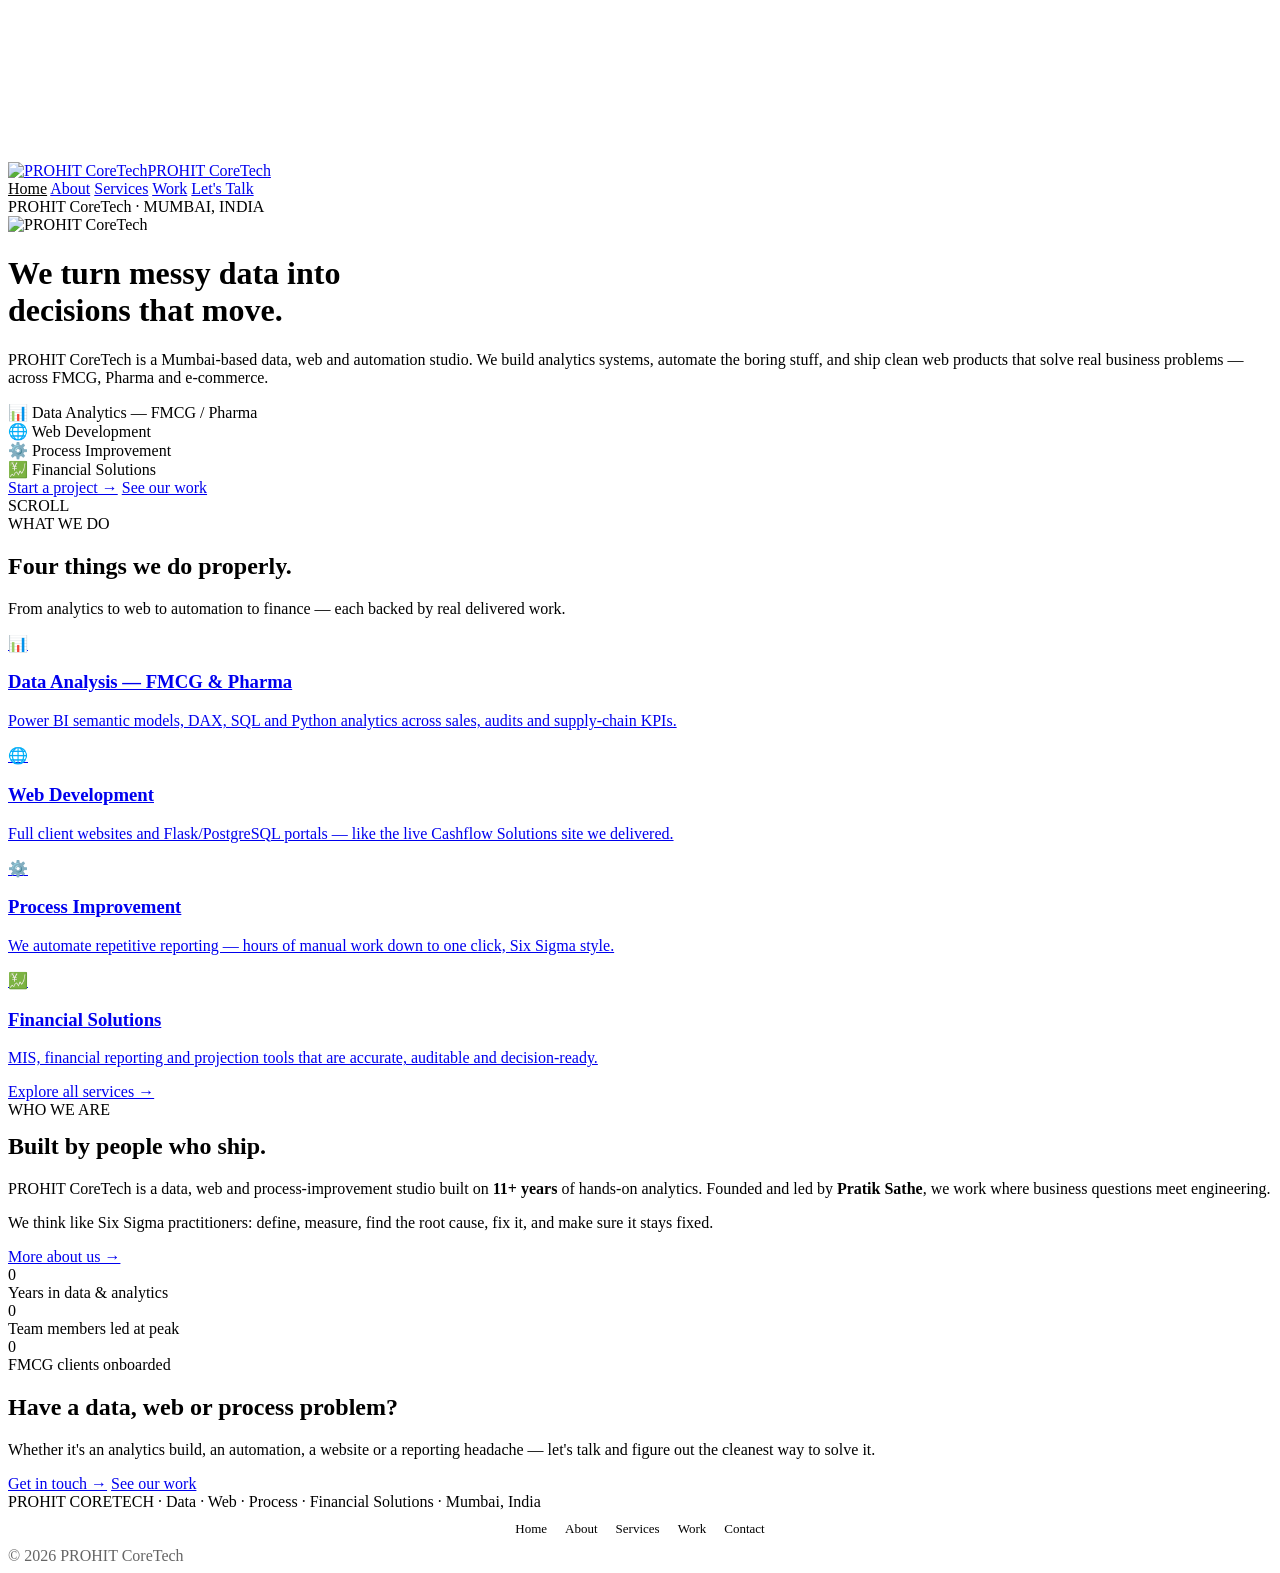
==== index.html @ bf587097 "feat: add website favicon using images/hero.png - Added `<link rel="icon" type="image/png" href="ima" ====
<!DOCTYPE html>
<html lang="en">
<head>
<meta charset="UTF-8">
<meta name="viewport" content="width=device-width, initial-scale=1.0">
<title>PROHIT CoreTech — Data, Web & Process Solutions</title>
<link rel="preconnect" href="https://fonts.googleapis.com">
<link rel="preconnect" href="https://fonts.gstatic.com" crossorigin>
<link href="https://fonts.googleapis.com/css2?family=Space+Grotesk:wght@400;500;600;700&family=Inter:wght@400;500;600&family=JetBrains+Mono:wght@400;500&display=swap" rel="stylesheet">
<link rel="stylesheet" href="css/style.css">
<link rel="icon" type="image/png" href="images/hero.png">
<script>
  window.va = window.va || function () { (window.vaq = window.vaq || []).push(arguments); };
</script>
<script defer src="/_vercel/insights/script.js"></script>
<script>
  window.si = window.si || function () { (window.siq = window.siq || []).push(arguments); };
</script>
<script defer src="/_vercel/speed-insights/script.js"></script>
</head>
<body>
<canvas id="bg-canvas"></canvas>
<div id="glow"></div>
<nav id="nav">
  <a href="index.html" class="logo"><img src="images/hero.png" alt="PROHIT CoreTech" class="logo-img"><span class="logo-txt">PROHIT CoreTech</span></a>
  <div class="navlinks" id="navlinks">
    <a href="index.html" style="color:var(--ink)">Home</a>
    <a href="about.html">About</a>
    <a href="services.html">Services</a>
    <a href="work.html">Work</a>
    <a href="contact.html" class="nav-cta">Let's Talk</a>
  </div>
  <div class="burger" id="burger"><span></span><span></span><span></span></div>
</nav>
<div class="wrap">
<header id="top">
  <div class="container">
    <div class="eyebrow reveal"><span class="ld"></span>PROHIT CoreTech · MUMBAI, INDIA</div>
    <img src="images/logo.png" alt="PROHIT CoreTech" class="hero-logo reveal">
    <h1 class="hero reveal">We turn messy data into<br><span class="grad">decisions that move.</span></h1>
    <p class="hero-sub reveal">PROHIT CoreTech is a Mumbai-based data, web and automation studio. We build analytics systems, automate the boring stuff, and ship clean web products that solve real business problems — across FMCG, Pharma and e-commerce.</p>
    <div class="roles reveal">
      <div class="role-chip">📊 Data Analytics — FMCG / Pharma</div>
      <div class="role-chip">🌐 Web Development</div>
      <div class="role-chip">⚙️ Process Improvement</div>
      <div class="role-chip">💹 Financial Solutions</div>
    </div>
    <div class="hero-cta reveal">
      <a href="contact.html" class="btn btn-primary">Start a project →</a>
      <a href="work.html" class="btn btn-ghost">See our work</a>
    </div>
  </div>
  <div class="scroll-ind">SCROLL<div class="mouse"></div></div>
</header>

<section class="s">
  <div class="container">
    <div class="sec-head reveal">
      <span class="sec-num">WHAT WE DO</span>
      <h2 class="sec-title">Four things we do <span class="accent">properly.</span></h2>
      <p class="lead">From analytics to web to automation to finance — each backed by real delivered work.</p>
    </div>
    <div class="svc-preview">
      <a href="services.html" class="svc-mini reveal"><div class="ic">📊</div><h3>Data Analysis — FMCG & Pharma</h3><p>Power BI semantic models, DAX, SQL and Python analytics across sales, audits and supply-chain KPIs.</p></a>
      <a href="services.html" class="svc-mini reveal"><div class="ic">🌐</div><h3>Web Development</h3><p>Full client websites and Flask/PostgreSQL portals — like the live Cashflow Solutions site we delivered.</p></a>
      <a href="services.html" class="svc-mini reveal"><div class="ic">⚙️</div><h3>Process Improvement</h3><p>We automate repetitive reporting — hours of manual work down to one click, Six Sigma style.</p></a>
      <a href="services.html" class="svc-mini reveal"><div class="ic">💹</div><h3>Financial Solutions</h3><p>MIS, financial reporting and projection tools that are accurate, auditable and decision-ready.</p></a>
    </div>
    <div class="center-cta reveal"><a href="services.html" class="btn btn-ghost">Explore all services →</a></div>
  </div>
</section>

<section class="s">
  <div class="container">
    <div class="about-grid">
      <div class="about-text reveal">
        <span class="sec-num">WHO WE ARE</span>
        <h2 class="sec-title" style="margin:14px 0 20px">Built by people who <span class="accent">ship.</span></h2>
        <p>PROHIT CoreTech is a data, web and process-improvement studio built on <strong>11+ years</strong> of hands-on analytics. Founded and led by <strong>Pratik Sathe</strong>, we work where business questions meet engineering.</p>
        <p>We think like Six Sigma practitioners: define, measure, find the root cause, fix it, and make sure it stays fixed.</p>
        <a href="about.html" class="btn btn-ghost" style="margin-top:10px">More about us →</a>
      </div>
      <div class="reveal">
        <div class="stat-card"><div class="stat-num" data-count="11">0</div><div class="stat-label">Years in data & analytics</div></div>
        <div class="stat-card"><div class="stat-num" data-count="25">0</div><div class="stat-label">Team members led at peak</div></div>
        <div class="stat-card"><div class="stat-num" data-count="18">0</div><div class="stat-label">FMCG clients onboarded</div></div>
      </div>
    </div>
  </div>
</section>

<section class="s">
  <div class="container">
    <div class="contact-box reveal">
      <h2>Have a data, web or process problem?</h2>
      <p>Whether it's an analytics build, an automation, a website or a reporting headache — let's talk and figure out the cleanest way to solve it.</p>
      <div class="contact-links">
        <a href="contact.html" class="btn btn-primary">Get in touch →</a>
        <a href="work.html" class="btn btn-ghost">See our work</a>
      </div>
    </div>
  </div>
</section>
<footer>
  <div class="container">
    <div class="mono">PROHIT CORETECH · Data · Web · Process · Financial Solutions · Mumbai, India</div>
    <div style="margin-top:10px;display:flex;gap:18px;justify-content:center;flex-wrap:wrap;font-size:13px">
      <a href="index.html" style="color:var(--muted);text-decoration:none">Home</a>
      <a href="about.html" style="color:var(--muted);text-decoration:none">About</a>
      <a href="services.html" style="color:var(--muted);text-decoration:none">Services</a>
      <a href="work.html" style="color:var(--muted);text-decoration:none">Work</a>
      <a href="contact.html" style="color:var(--muted);text-decoration:none">Contact</a>
    </div>
    <div style="margin-top:10px;opacity:.6">© 2026 PROHIT CoreTech</div>
  </div>
</footer>
</div>
<script src="https://cdnjs.cloudflare.com/ajax/libs/three.js/r128/three.min.js"></script>
<script src="js/main.js"></script>
</body>
</html>
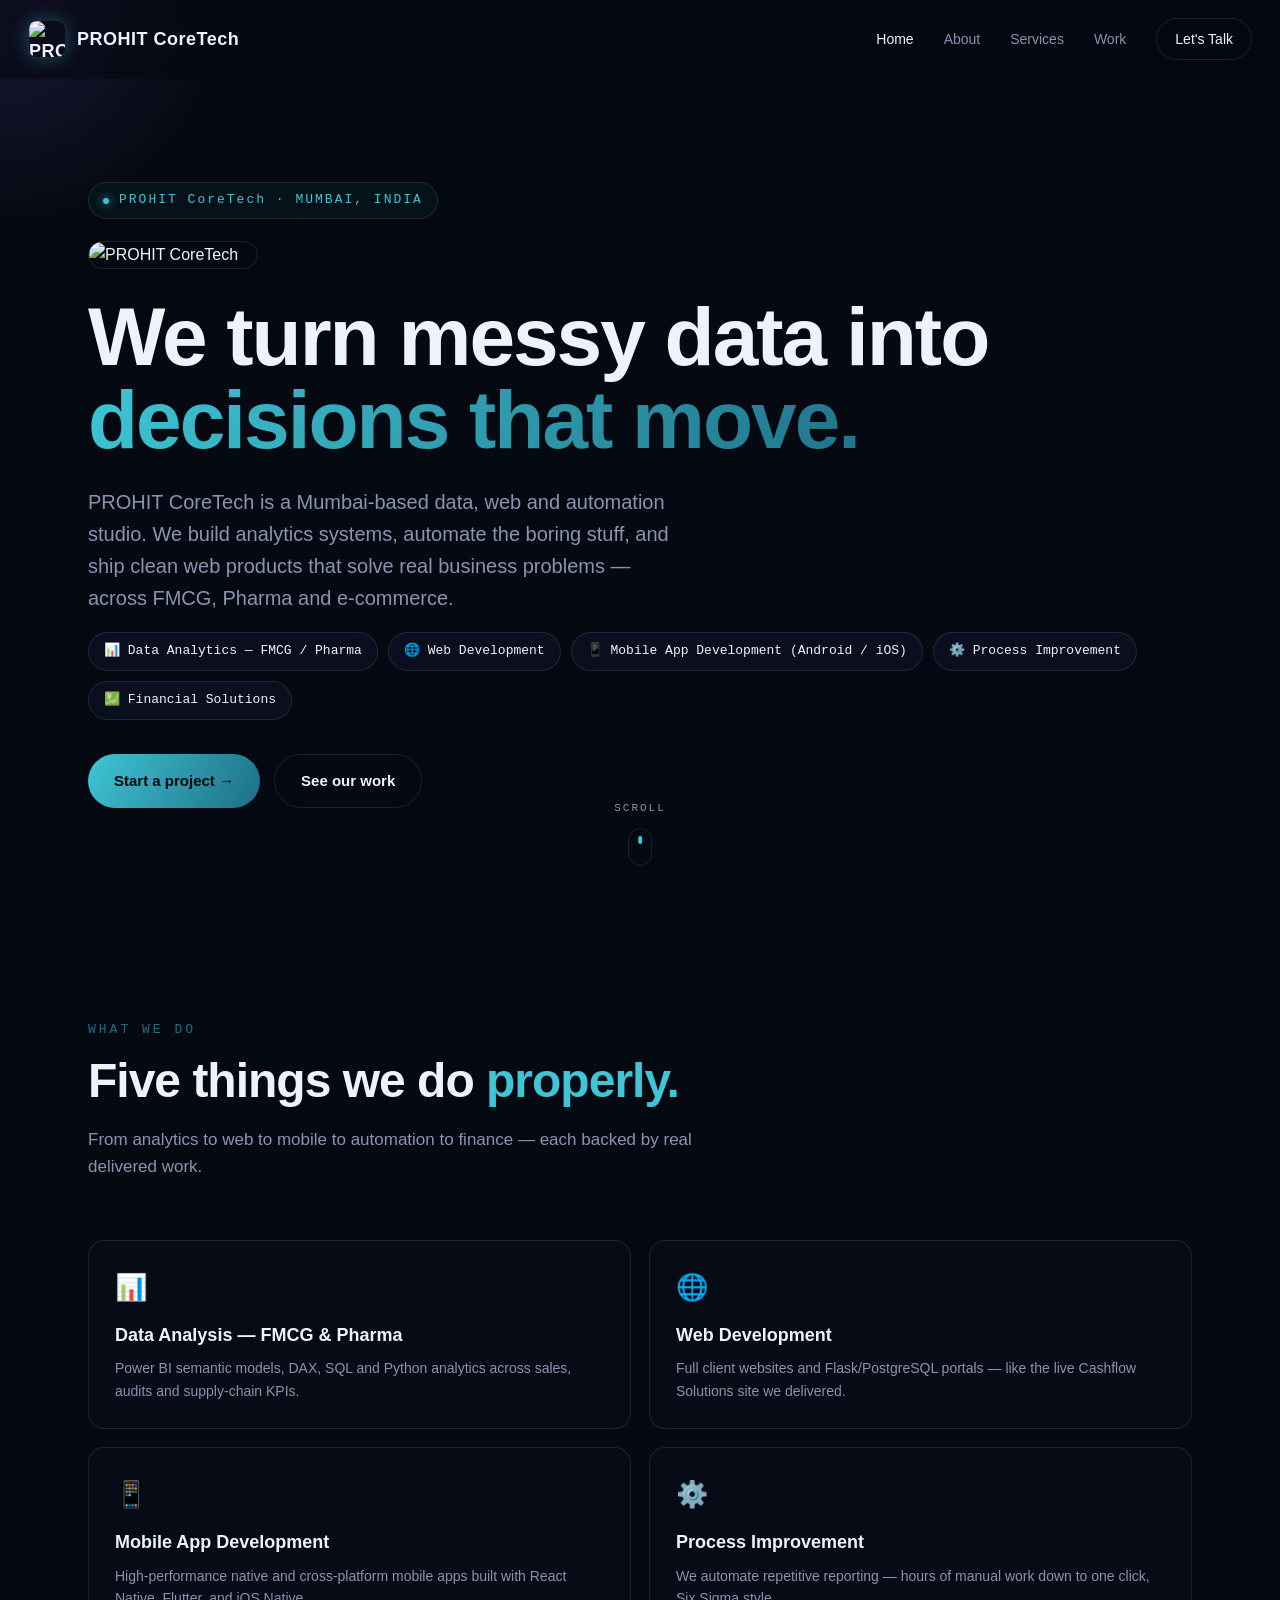
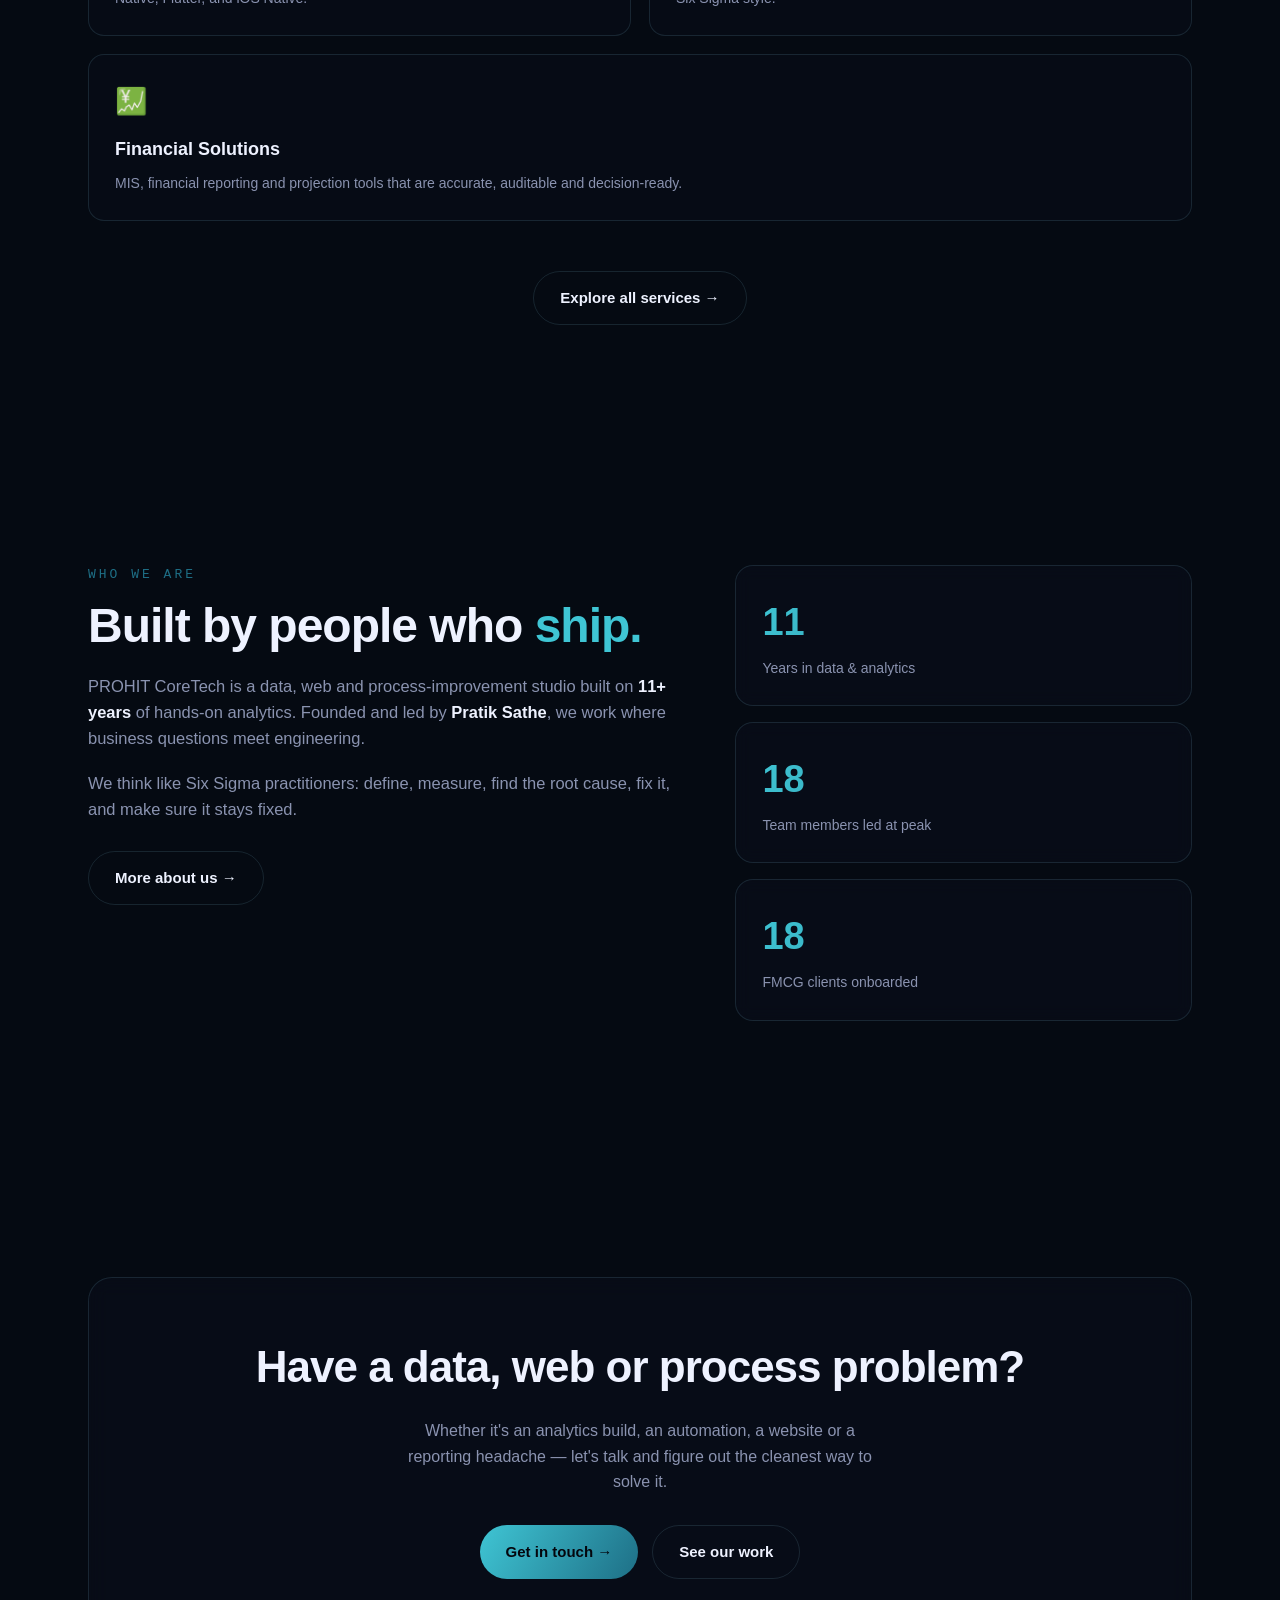
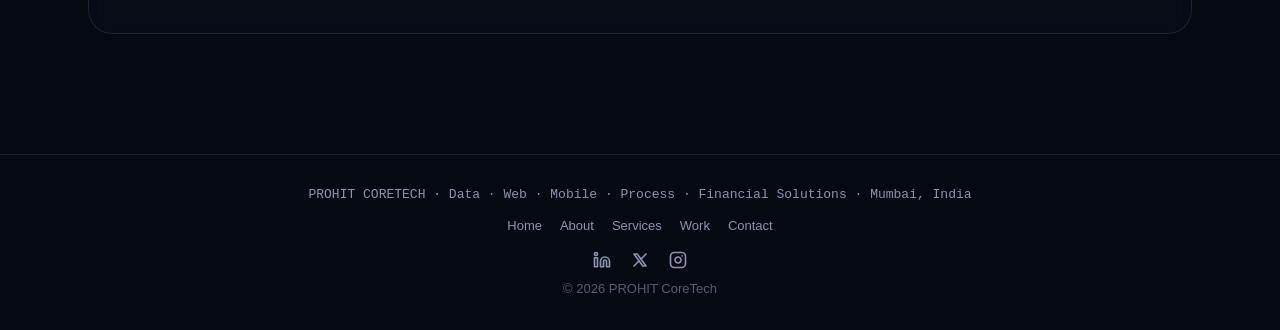
==== commit 4009b747: "feat: add footer social connect icons and align contact button spacing - Add LinkedIn, Twitter/X, an" ====
--- a/index.html
+++ b/index.html
@@ -42,6 +42,7 @@
     <div class="roles reveal">
       <div class="role-chip">📊 Data Analytics — FMCG / Pharma</div>
       <div class="role-chip">🌐 Web Development</div>
+      <div class="role-chip">📱 Mobile App Development (Android / iOS)</div>
       <div class="role-chip">⚙️ Process Improvement</div>
       <div class="role-chip">💹 Financial Solutions</div>
     </div>
@@ -57,12 +58,13 @@
   <div class="container">
     <div class="sec-head reveal">
       <span class="sec-num">WHAT WE DO</span>
-      <h2 class="sec-title">Four things we do <span class="accent">properly.</span></h2>
-      <p class="lead">From analytics to web to automation to finance — each backed by real delivered work.</p>
+      <h2 class="sec-title">Five things we do <span class="accent">properly.</span></h2>
+      <p class="lead">From analytics to web to mobile to automation to finance — each backed by real delivered work.</p>
     </div>
     <div class="svc-preview">
       <a href="services.html" class="svc-mini reveal"><div class="ic">📊</div><h3>Data Analysis — FMCG & Pharma</h3><p>Power BI semantic models, DAX, SQL and Python analytics across sales, audits and supply-chain KPIs.</p></a>
       <a href="services.html" class="svc-mini reveal"><div class="ic">🌐</div><h3>Web Development</h3><p>Full client websites and Flask/PostgreSQL portals — like the live Cashflow Solutions site we delivered.</p></a>
+      <a href="services.html" class="svc-mini reveal"><div class="ic">📱</div><h3>Mobile App Development</h3><p>High-performance native and cross-platform mobile apps built with React Native, Flutter, and iOS Native.</p></a>
       <a href="services.html" class="svc-mini reveal"><div class="ic">⚙️</div><h3>Process Improvement</h3><p>We automate repetitive reporting — hours of manual work down to one click, Six Sigma style.</p></a>
       <a href="services.html" class="svc-mini reveal"><div class="ic">💹</div><h3>Financial Solutions</h3><p>MIS, financial reporting and projection tools that are accurate, auditable and decision-ready.</p></a>
     </div>
@@ -103,13 +105,24 @@
 </section>
 <footer>
   <div class="container">
-    <div class="mono">PROHIT CORETECH · Data · Web · Process · Financial Solutions · Mumbai, India</div>
+    <div class="mono">PROHIT CORETECH · Data · Web · Mobile · Process · Financial Solutions · Mumbai, India</div>
     <div style="margin-top:10px;display:flex;gap:18px;justify-content:center;flex-wrap:wrap;font-size:13px">
       <a href="index.html" style="color:var(--muted);text-decoration:none">Home</a>
       <a href="about.html" style="color:var(--muted);text-decoration:none">About</a>
       <a href="services.html" style="color:var(--muted);text-decoration:none">Services</a>
       <a href="work.html" style="color:var(--muted);text-decoration:none">Work</a>
       <a href="contact.html" style="color:var(--muted);text-decoration:none">Contact</a>
+    </div>
+    <div class="social-links">
+      <a href="https://www.linkedin.com/" target="_blank" rel="noopener" aria-label="LinkedIn">
+        <svg xmlns="http://www.w3.org/2000/svg" viewBox="0 0 24 24" fill="none" stroke="currentColor" stroke-width="2.2" stroke-linecap="round" stroke-linejoin="round"><path d="M16 8a6 6 0 0 1 6 6v7h-4v-7a2 2 0 0 0-2-2 2 2 0 0 0-2 2v7h-4v-7a6 6 0 0 1 6-6z"></path><rect x="2" y="9" width="4" height="12"></rect><circle cx="4" cy="4" r="2"></circle></svg>
+      </a>
+      <a href="https://x.com/" target="_blank" rel="noopener" aria-label="Twitter">
+        <svg xmlns="http://www.w3.org/2000/svg" viewBox="0 0 24 24" fill="none" stroke="currentColor" stroke-width="2.2" stroke-linecap="round" stroke-linejoin="round"><path d="M4 4l11.733 16h4.267l-11.733 -16z"></path><path d="M4 20l6.768 -6.768m2.46 -2.46l6.772 -6.772"></path></svg>
+      </a>
+      <a href="https://www.instagram.com/prohit6425?utm_source=qr&igsh=ZTFueWFjdWV3d24%3D" target="_blank" rel="noopener" aria-label="Instagram">
+        <svg xmlns="http://www.w3.org/2000/svg" viewBox="0 0 24 24" fill="none" stroke="currentColor" stroke-width="2.2" stroke-linecap="round" stroke-linejoin="round"><rect x="2" y="2" width="20" height="20" rx="5" ry="5"></rect><path d="M16 11.37A4 4 0 1 1 12.63 8 4 4 0 0 1 16 11.37z"></path><line x1="17.5" y1="6.5" x2="17.51" y2="6.5"></line></svg>
+      </a>
     </div>
     <div style="margin-top:10px;opacity:.6">© 2026 PROHIT CoreTech</div>
   </div>
--- a/css/style.css
+++ b/css/style.css
@@ -0,0 +1,217 @@
+:root{
+  --bg:#050a12;
+  --bg-2:#091522;
+  --ink:#eef2ff;
+  --muted:#8a93b0;
+  --line:rgba(120,180,200,.16);
+  --cyan:#3fc5d4;
+  --violet:#1e6f86;
+  --amber:#2f9bb0;
+  --grid:rgba(63,197,212,.07);
+  --display:'Space Grotesk',sans-serif;
+  --body:'Inter',sans-serif;
+  --mono:'JetBrains Mono',monospace;
+}
+*{margin:0;padding:0;box-sizing:border-box}
+html{scroll-behavior:smooth}
+body{
+  background:var(--bg);
+  color:var(--ink);
+  font-family:var(--body);
+  overflow-x:hidden;
+  line-height:1.6;
+  -webkit-font-smoothing:antialiased;
+}
+#bg-canvas{position:fixed;inset:0;z-index:0;pointer-events:none}
+.wrap{position:relative;z-index:2}
+.container{max-width:1160px;margin:0 auto;padding:0 28px}
+
+/* cursor glow */
+#glow{position:fixed;width:520px;height:520px;border-radius:50%;
+  background:radial-gradient(circle,rgba(124,92,255,.16),transparent 60%);
+  pointer-events:none;z-index:1;transform:translate(-50%,-50%);transition:opacity .4s;mix-blend-mode:screen}
+
+/* nav */
+nav{position:fixed;top:0;left:0;right:0;z-index:50;
+  display:flex;align-items:center;justify-content:space-between;
+  padding:18px 28px;backdrop-filter:blur(12px);
+  background:rgba(6,8,15,.55);border-bottom:1px solid transparent;transition:.3s}
+nav.scrolled{border-bottom:1px solid var(--line);background:rgba(6,8,15,.82)}
+.logo{font-family:var(--display);font-weight:700;font-size:18px;letter-spacing:.5px;display:flex;align-items:center;gap:11px;text-decoration:none;color:var(--ink)}
+.logo-img{width:38px;height:38px;border-radius:9px;object-fit:cover;box-shadow:0 0 18px rgba(63,197,212,.35);border:1px solid var(--line)}
+.logo-txt{display:flex;flex-direction:column;line-height:1.05}
+.logo-sub{font-size:10px;font-weight:500;color:var(--muted);letter-spacing:2px;font-family:var(--mono)}
+.navlinks{display:flex;gap:30px;align-items:center}
+.navlinks a{color:var(--muted);text-decoration:none;font-size:14px;font-weight:500;transition:.25s;position:relative}
+.navlinks a:hover{color:var(--ink)}
+.navlinks a::after{content:'';position:absolute;left:0;bottom:-5px;width:0;height:1.5px;background:var(--cyan);transition:.3s}
+.navlinks a:hover::after{width:100%}
+.nav-cta{padding:9px 18px;border:1px solid var(--line);border-radius:999px;color:var(--ink)!important;font-size:13px}
+.nav-cta:hover{border-color:var(--cyan);box-shadow:0 0 18px rgba(53,224,212,.25)}
+.burger{display:none;flex-direction:column;gap:5px;cursor:pointer}
+.burger span{width:24px;height:2px;background:var(--ink);transition:.3s}
+
+/* hero */
+.hero-logo{width:clamp(120px,16vw,170px);height:auto;border-radius:18px;margin-bottom:26px;box-shadow:0 18px 50px rgba(0,0,0,.5);border:1px solid var(--line);display:block}
+header{min-height:100vh;display:flex;align-items:center;position:relative;padding-top:90px}
+.eyebrow{font-family:var(--mono);font-size:13px;color:var(--cyan);letter-spacing:2px;
+  display:inline-flex;align-items:center;gap:10px;margin-bottom:22px;
+  padding:7px 14px;border:1px solid var(--line);border-radius:999px;background:rgba(53,224,212,.04)}
+.eyebrow .ld{width:6px;height:6px;border-radius:50%;background:var(--cyan);box-shadow:0 0 10px var(--cyan)}
+h1.hero{font-family:var(--display);font-weight:700;font-size:clamp(40px,7vw,82px);line-height:1.02;letter-spacing:-2px;margin-bottom:24px}
+h1.hero .grad{background:linear-gradient(120deg,var(--cyan),var(--violet) 55%,var(--amber));
+  -webkit-background-clip:text;background-clip:text;color:transparent;background-size:200% auto;animation:shine 6s linear infinite}
+@keyframes shine{to{background-position:200% center}}
+.hero-sub{font-size:clamp(16px,2.2vw,20px);color:var(--muted);max-width:600px;margin-bottom:18px}
+.roles{display:flex;flex-wrap:wrap;gap:10px;margin-bottom:34px}
+.role-chip{font-size:13px;font-family:var(--mono);padding:8px 15px;border:1px solid var(--line);border-radius:999px;
+  color:var(--ink);background:rgba(124,92,255,.05);transition:.3s}
+.role-chip:hover{transform:translateY(-3px);border-color:var(--violet);box-shadow:0 8px 22px rgba(124,92,255,.25)}
+.hero-cta{display:flex;gap:14px;flex-wrap:wrap}
+.btn{padding:14px 26px;border-radius:999px;font-weight:600;font-size:15px;text-decoration:none;transition:.3s;display:inline-flex;align-items:center;gap:6px;cursor:pointer;border:none}
+.btn-primary{background:linear-gradient(120deg,var(--cyan),var(--violet));color:#04060d}
+.btn-primary:hover{transform:translateY(-3px);box-shadow:0 12px 30px rgba(124,92,255,.4)}
+.btn-ghost{border:1px solid var(--line);color:var(--ink);background:transparent}
+.btn-ghost:hover{border-color:var(--cyan);background:rgba(53,224,212,.06)}
+.scroll-ind{position:absolute;bottom:34px;left:50%;transform:translateX(-50%);font-family:var(--mono);font-size:11px;color:var(--muted);letter-spacing:2px;text-align:center}
+.mouse{width:24px;height:38px;border:1.5px solid var(--line);border-radius:14px;margin:10px auto 0;position:relative}
+.mouse::before{content:'';position:absolute;top:7px;left:50%;transform:translateX(-50%);width:4px;height:8px;background:var(--cyan);border-radius:2px;animation:scrolldot 1.8s infinite}
+@keyframes scrolldot{0%{opacity:1;top:7px}100%{opacity:0;top:18px}}
+
+/* sections */
+section.s{padding:120px 0;position:relative}
+.sec-head{margin-bottom:60px}
+.sec-num{font-family:var(--mono);font-size:13px;color:var(--violet);letter-spacing:3px;margin-bottom:14px;display:block}
+h2.sec-title{font-family:var(--display);font-weight:700;font-size:clamp(30px,4.5vw,48px);letter-spacing:-1px;line-height:1.1}
+.sec-title .accent{color:var(--cyan)}
+.lead{color:var(--muted);max-width:640px;margin-top:18px;font-size:17px}
+
+/* reveal */
+.reveal{opacity:0;transform:translateY(40px);transition:.9s cubic-bezier(.16,1,.3,1)}
+.reveal.in{opacity:1;transform:none}
+
+/* about */
+.about-grid{display:grid;grid-template-columns:1.3fr 1fr;gap:54px;align-items:start}
+.about-text p{color:var(--muted);font-size:16.5px;margin-bottom:18px}
+.about-text strong{color:var(--ink);font-weight:600}
+.stat-card{border:1px solid var(--line);border-radius:18px;padding:26px;background:rgba(11,15,28,.5);backdrop-filter:blur(8px);margin-bottom:16px;transition:.4s;position:relative;overflow:hidden}
+.stat-card::before{content:'';position:absolute;left:0;top:0;bottom:0;width:3px;background:linear-gradient(var(--cyan),var(--violet));transform:scaleY(0);transform-origin:top;transition:.5s}
+.stat-card:hover{transform:translateX(6px);border-color:var(--line)}
+.stat-card:hover::before{transform:scaleY(1)}
+.stat-num{font-family:var(--display);font-size:38px;font-weight:700;background:linear-gradient(120deg,var(--cyan),var(--violet));-webkit-background-clip:text;background-clip:text;color:transparent}
+.stat-label{color:var(--muted);font-size:14px;margin-top:4px}
+
+/* services 3D tilt cards */
+.svc-grid{display:grid;grid-template-columns:repeat(2,1fr);gap:22px}
+.svc-card{border:1px solid var(--line);border-radius:20px;padding:34px;background:rgba(11,15,28,.45);
+  backdrop-filter:blur(10px);transition:transform .15s ease-out,box-shadow .3s,border-color .3s;
+  transform-style:preserve-3d;position:relative;overflow:hidden}
+.svc-card:hover{border-color:rgba(124,92,255,.4);box-shadow:0 24px 60px rgba(0,0,0,.5)}
+.svc-card .gl{position:absolute;inset:0;background:radial-gradient(400px circle at var(--mx,50%) var(--my,50%),rgba(124,92,255,.12),transparent 45%);opacity:0;transition:.3s;pointer-events:none}
+.svc-card:hover .gl{opacity:1}
+.svc-icon{width:54px;height:54px;border-radius:14px;display:grid;place-items:center;margin-bottom:20px;
+  background:linear-gradient(135deg,rgba(53,224,212,.16),rgba(124,92,255,.16));border:1px solid var(--line);font-size:24px;transform:translateZ(40px)}
+.svc-card h3{font-family:var(--display);font-size:21px;font-weight:600;margin-bottom:12px;transform:translateZ(28px)}
+.svc-card p{color:var(--muted);font-size:15px;transform:translateZ(18px)}
+.svc-tags{display:flex;flex-wrap:wrap;gap:7px;margin-top:18px}
+.svc-tags span{font-size:11px;font-family:var(--mono);padding:4px 10px;border:1px solid var(--line);border-radius:6px;color:var(--cyan)}
+
+/* skills */
+.skill-cluster{display:grid;grid-template-columns:repeat(3,1fr);gap:22px;margin-bottom:30px}
+.skill-box{border:1px solid var(--line);border-radius:16px;padding:24px;background:rgba(11,15,28,.4)}
+.skill-box h4{font-family:var(--mono);font-size:13px;color:var(--amber);letter-spacing:1px;margin-bottom:16px;text-transform:uppercase}
+.bar-row{margin-bottom:14px}
+.bar-top{display:flex;justify-content:space-between;font-size:13px;margin-bottom:6px}
+.bar-top span:last-child{color:var(--muted);font-family:var(--mono);font-size:12px}
+.bar{height:6px;border-radius:4px;background:rgba(255,255,255,.06);overflow:hidden}
+.bar i{display:block;height:100%;width:0;border-radius:4px;background:linear-gradient(90deg,var(--cyan),var(--violet));transition:width 1.4s cubic-bezier(.16,1,.3,1)}
+
+/* timeline */
+.tl{position:relative;padding-left:34px}
+.tl::before{content:'';position:absolute;left:7px;top:6px;bottom:6px;width:2px;background:linear-gradient(var(--cyan),var(--violet),transparent)}
+.tl-item{position:relative;margin-bottom:42px}
+.tl-item::before{content:'';position:absolute;left:-34px;top:5px;width:16px;height:16px;border-radius:50%;background:var(--bg);border:2px solid var(--cyan);box-shadow:0 0 14px rgba(53,224,212,.5)}
+.tl-when{font-family:var(--mono);font-size:12px;color:var(--violet);letter-spacing:1px}
+.tl-role{font-family:var(--display);font-size:20px;font-weight:600;margin:5px 0 3px}
+.tl-org{color:var(--cyan);font-size:14px;margin-bottom:10px}
+.tl-desc{color:var(--muted);font-size:15px}
+
+/* projects */
+.proj-grid{display:grid;grid-template-columns:repeat(2,1fr);gap:22px}
+.proj{border:1px solid var(--line);border-radius:18px;padding:28px;background:rgba(11,15,28,.45);transition:.4s;position:relative;overflow:hidden}
+.proj:hover{transform:translateY(-6px);border-color:rgba(53,224,212,.35)}
+.proj-tag{font-family:var(--mono);font-size:11px;color:var(--amber);letter-spacing:1px}
+.proj h3{font-family:var(--display);font-size:19px;font-weight:600;margin:10px 0}
+.proj p{color:var(--muted);font-size:14.5px}
+.proj-stack{display:flex;flex-wrap:wrap;gap:6px;margin-top:14px}
+.proj-stack span{font-size:11px;padding:3px 9px;border-radius:6px;background:rgba(30,111,134,.16);color:var(--ink);font-family:var(--mono)}
+.proj-feature{grid-column:1/-1;text-decoration:none;display:block;background:linear-gradient(135deg,rgba(30,111,134,.18),rgba(11,15,28,.5));border-color:rgba(63,197,212,.3)}
+.proj-feature:hover{border-color:rgba(63,197,212,.55);box-shadow:0 26px 70px rgba(0,0,0,.55)}
+.proj-feature h3{font-size:25px}
+.proj-feature p{font-size:15.5px;max-width:760px}
+.proj-feature-top{display:flex;align-items:center;justify-content:space-between;flex-wrap:wrap;gap:10px}
+.live-badge{display:inline-flex;align-items:center;gap:7px;font-family:var(--mono);font-size:11px;letter-spacing:1px;color:var(--cyan);padding:5px 12px;border:1px solid rgba(63,197,212,.35);border-radius:999px;background:rgba(63,197,212,.06)}
+.live-dot{width:7px;height:7px;border-radius:50%;background:#2fd35a;box-shadow:0 0 10px #2fd35a;animation:pulse 1.8s infinite}
+@keyframes pulse{0%,100%{transform:scale(1);opacity:1}50%{transform:scale(1.4);opacity:.5}}
+.proj-link{display:inline-block;margin-top:18px;font-family:var(--mono);font-size:13px;color:var(--cyan);font-weight:500}
+.proj-feature:hover .proj-link{text-decoration:underline}
+
+/* testimonials */
+.tst-grid{display:grid;grid-template-columns:repeat(3,1fr);gap:22px}
+.tst{border:1px solid var(--line);border-radius:18px;padding:30px;background:rgba(11,15,28,.45);backdrop-filter:blur(8px);transition:.4s;position:relative}
+.tst:hover{transform:translateY(-6px);border-color:rgba(63,197,212,.35);box-shadow:0 20px 50px rgba(0,0,0,.45)}
+.tst-quote{font-size:34px;font-family:var(--display);line-height:0;color:var(--cyan);opacity:.5;height:18px;display:block}
+.tst-text{color:var(--ink);font-size:15.5px;margin:14px 0 22px;font-style:italic}
+.tst-foot{display:flex;align-items:center;gap:13px}
+.tst-av{width:44px;height:44px;border-radius:50%;display:grid;place-items:center;font-family:var(--display);font-weight:700;font-size:16px;color:#04060d;background:linear-gradient(135deg,var(--cyan),var(--violet));flex-shrink:0}
+.tst-name{font-weight:600;font-size:14.5px}
+.tst-role{color:var(--muted);font-size:12.5px;font-family:var(--mono)}
+.tst-stars{color:var(--amber);font-size:13px;letter-spacing:2px;margin-bottom:4px}
+.tst-note{margin-top:30px;text-align:center;font-family:var(--mono);font-size:12.5px;color:var(--muted);opacity:.7}
+@media(max-width:860px){.tst-grid{grid-template-columns:1fr}}
+
+/* contact */
+.contact-box{border:1px solid var(--line);border-radius:24px;padding:54px;text-align:center;background:rgba(11,15,28,.5);backdrop-filter:blur(10px);position:relative;overflow:hidden}
+.contact-box h2{font-family:var(--display);font-size:clamp(28px,4vw,44px);font-weight:700;margin-bottom:16px;letter-spacing:-1px}
+.contact-box p{color:var(--muted);max-width:480px;margin:0 auto 30px;font-size:16px}
+.contact-links{display:flex;gap:14px;justify-content:center;flex-wrap:wrap}
+footer{border-top:1px solid var(--line);padding:30px 0;text-align:center;color:var(--muted);font-size:13px}
+footer .mono{font-family:var(--mono)}
+footer .social-links{margin-top:15px;display:flex;gap:20px;justify-content:center;align-items:center}
+footer .social-links a{color:var(--muted);transition:.3s;display:inline-flex;align-items:center;justify-content:center}
+footer .social-links a:hover{color:var(--cyan);transform:translateY(-2px)}
+footer .social-links svg{width:18px;height:18px}
+
+@media(max-width:860px){
+  .navlinks{position:fixed;top:0;right:-100%;flex-direction:column;height:100vh;width:70%;
+    background:rgba(8,11,20,.97);backdrop-filter:blur(20px);justify-content:center;padding:40px;transition:.4s;gap:36px}
+  .navlinks.open{right:0}
+  .burger{display:flex;z-index:60}
+  .about-grid,.svc-grid,.skill-cluster,.proj-grid{grid-template-columns:1fr}
+  section.s{padding:80px 0}
+}
+@media(prefers-reduced-motion:reduce){*{animation:none!important;transition:none!important}.reveal{opacity:1;transform:none}}
+
+.page-hero{padding:150px 0 40px;position:relative}
+.page-hero .eyebrow{margin-bottom:18px}
+.page-hero h1{font-family:var(--display);font-weight:700;font-size:clamp(34px,6vw,64px);letter-spacing:-1.5px;line-height:1.05}
+.page-hero h1 .grad{background:linear-gradient(120deg,var(--cyan),var(--violet) 55%,var(--amber));-webkit-background-clip:text;background-clip:text;color:transparent;background-size:200% auto;animation:shine 6s linear infinite}
+.page-hero p.intro{color:var(--muted);max-width:640px;margin-top:18px;font-size:18px}
+.crumb{font-family:var(--mono);font-size:12px;color:var(--muted);letter-spacing:1px;margin-top:120px;margin-bottom:8px}
+.crumb a{color:var(--cyan);text-decoration:none}
+.svc-preview{display:grid;grid-template-columns:repeat(2,1fr);gap:18px;margin-top:10px}
+.svc-mini{border:1px solid var(--line);border-radius:16px;padding:26px;background:rgba(11,15,28,.45);transition:.35s;text-decoration:none;color:var(--ink);display:block}
+.svc-mini:hover{transform:translateY(-5px);border-color:rgba(63,197,212,.4)}
+.svc-mini .ic{font-size:26px;margin-bottom:12px}
+.svc-mini h3{font-family:var(--display);font-size:18px;font-weight:600;margin-bottom:8px}
+.svc-mini p{color:var(--muted);font-size:14px}
+.home-cta-row{display:flex;gap:14px;flex-wrap:wrap;margin-top:30px}
+.center-cta{text-align:center;margin-top:50px}
+@media(max-width:860px){.svc-preview{grid-template-columns:1fr}}
+
+@media(min-width: 861px) {
+  .svc-grid > .svc-card:nth-child(5),
+  .svc-preview > .svc-mini:nth-child(5) {
+    grid-column: span 2;
+  }
+}
